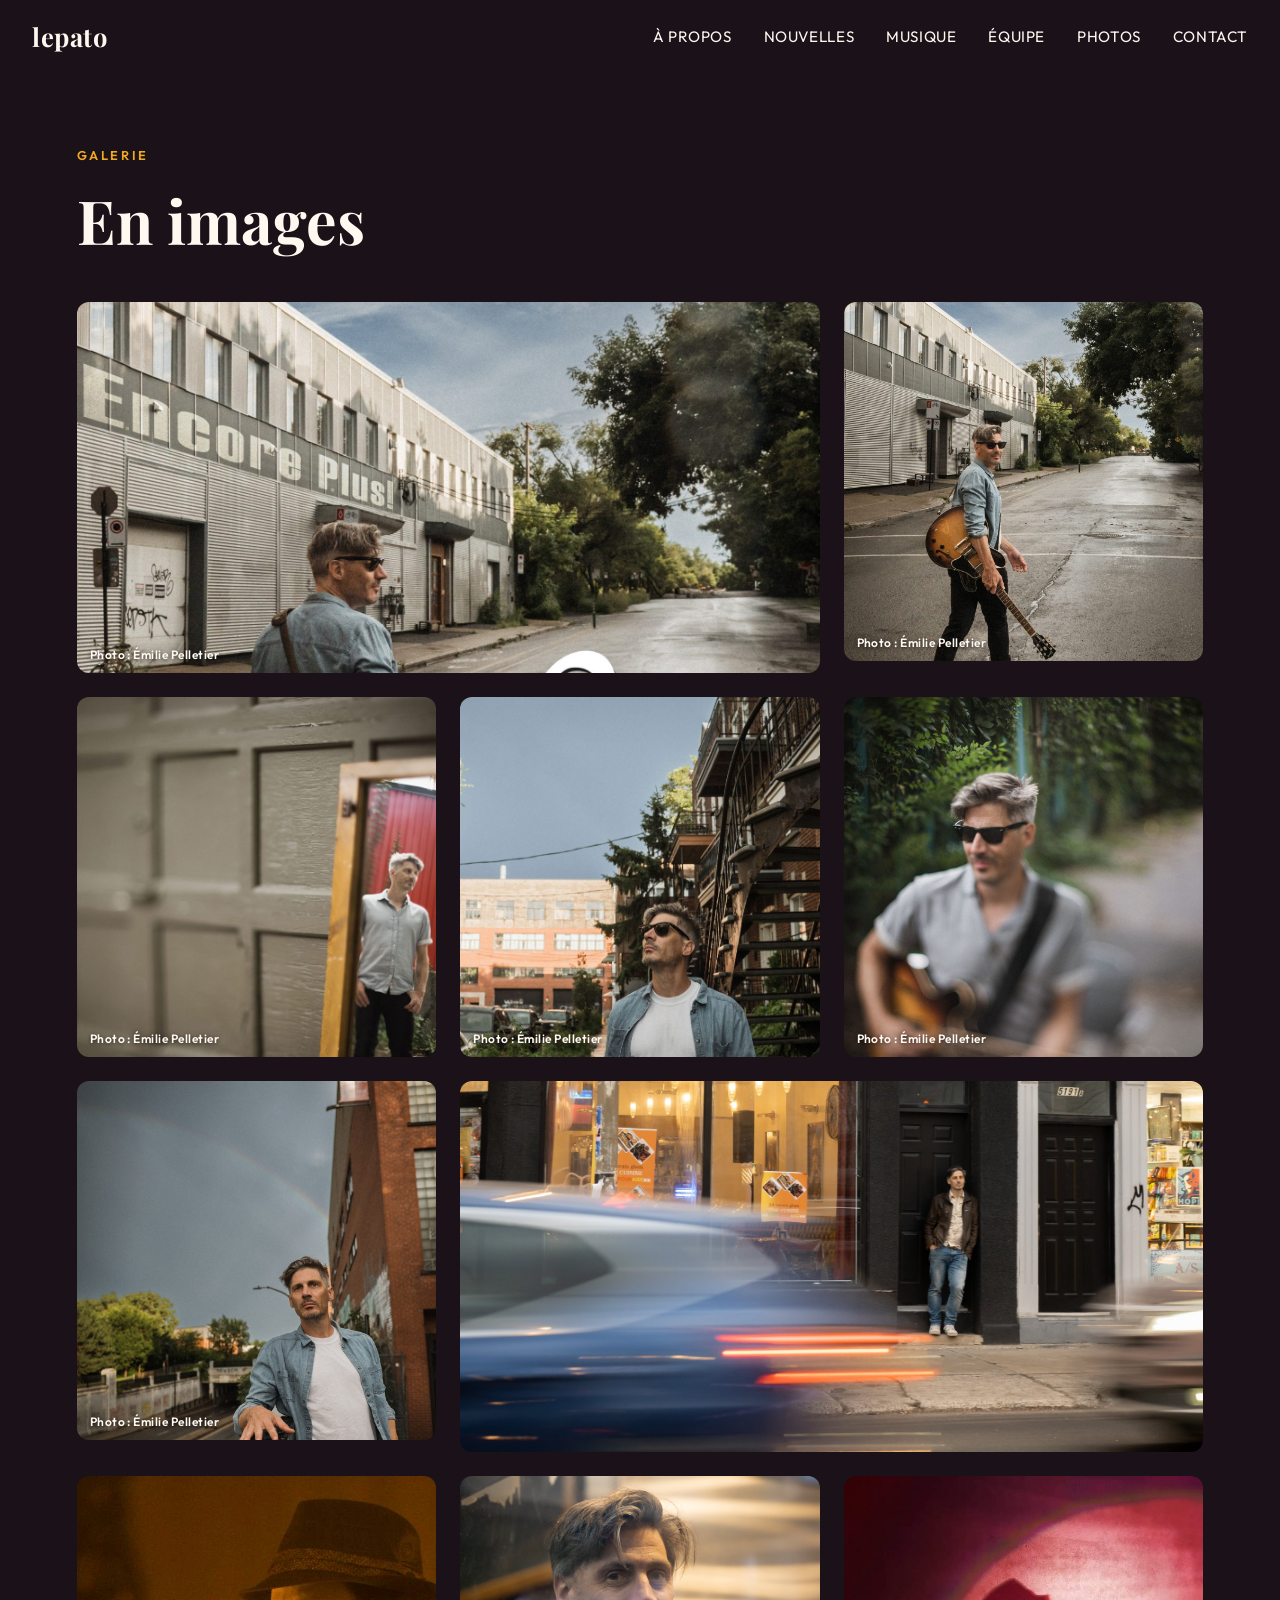
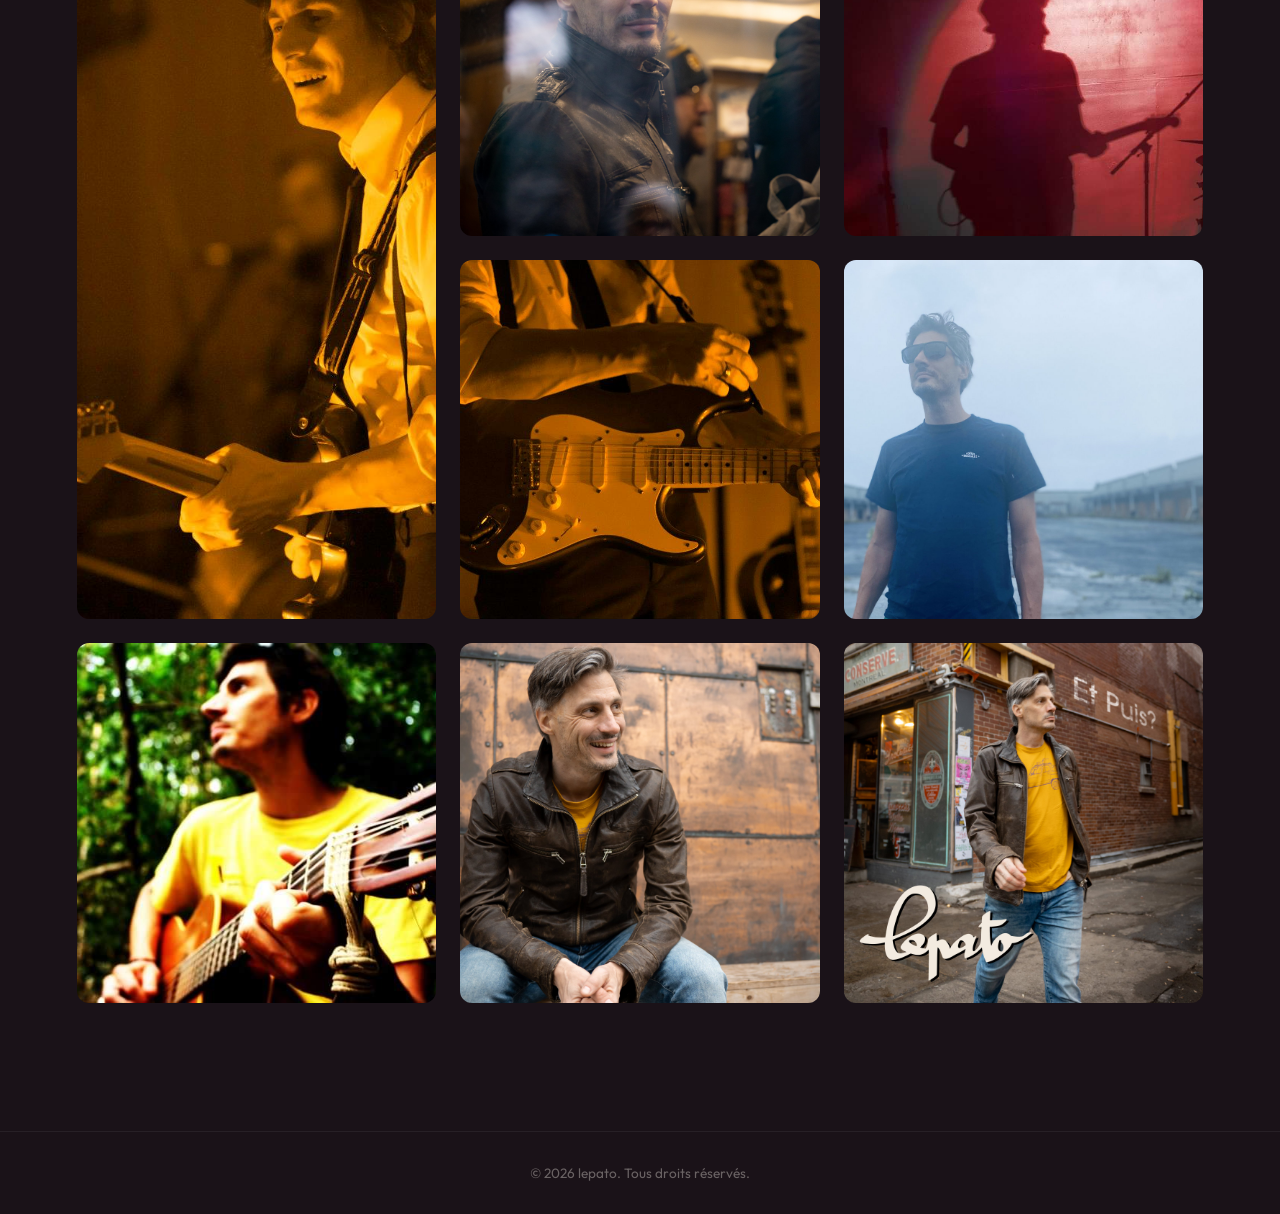
==== galerie.html @ 263ca4b6 "Équipe, affiche du lancement, Bandsintown et page Galerie - Collaborateurs réactivés dans l'ordre de" ====
<!DOCTYPE html>
<html lang="fr">
<head>
    <meta charset="UTF-8">
    <meta name="viewport" content="width=device-width, initial-scale=1.0">
    <title>Galerie — lepato</title>
    <meta name="description" content="lepato - Auteur compositeur interprète. Pop-rock francophone avec groove, funk et textes engagés.">
    <link rel="preconnect" href="https://fonts.googleapis.com">
    <link rel="preconnect" href="https://fonts.gstatic.com" crossorigin>
    <link href="https://fonts.googleapis.com/css2?family=Outfit:wght@300;400;600;700;800&family=Playfair+Display:ital,wght@0,700;1,700&display=swap" rel="stylesheet">
    <link rel="stylesheet" href="style.css">
    <link rel="apple-touch-icon" sizes="180x180" href="/apple-touch-icon.png">
    <link rel="icon" type="image/png" sizes="32x32" href="/favicon-32x32.png">
    <link rel="icon" type="image/png" sizes="16x16" href="/favicon-16x16.png">
    <link rel="icon" type="image/x-icon" href="favicon.ico">
</head>
<body>
    <!-- NAV -->
    <nav id="nav">
        <a href="index.html" class="nav-logo">lepato</a>
        <ul class="nav-links" id="navLinks">
            <li><a href="index.html#about" onclick="closeNav()">À propos</a></li>
            <li><a href="index.html#nouvelles" onclick="closeNav()">Nouvelles</a></li>
            <li><a href="index.html#music" onclick="closeNav()">Musique</a></li>
            <li><a href="index.html#equipe" onclick="closeNav()">Équipe</a></li>
            <li><a href="galerie.html">Photos</a></li>
            <li><a href="index.html#connect" onclick="closeNav()">Contact</a></li>
        </ul>
        <button class="burger" id="burger" onclick="toggleNav()" aria-label="Menu">
            <span></span><span></span><span></span>
        </button>
    </nav>

    <!-- GALLERY -->
    <section class="gallery gallery-page" id="photos">
        <div class="reveal">
            <span class="section-label">Galerie</span>
            <h2 class="section-title">En images</h2>
        </div>
        <div class="gallery-grid">
            <div class="gallery-item wide reveal">
                <img src="images/ep-cover-shoot.jpg" alt="lepato, guitare à l'épaule, devant un bâtiment industriel" loading="lazy">
                <span class="gallery-credit">Photo : Émilie Pelletier</span>
            </div>
            <div class="gallery-item reveal">
                <img src="images/emilie-1.jpg" alt="lepato traverse la rue avec sa guitare" loading="lazy">
                <span class="gallery-credit">Photo : Émilie Pelletier</span>
            </div>
            <div class="gallery-item reveal">
                <img src="images/emilie-2.jpg" alt="lepato dans un cadre de porte" loading="lazy">
                <span class="gallery-credit">Photo : Émilie Pelletier</span>
            </div>
            <div class="gallery-item reveal">
                <img src="images/emilie-3.jpg" alt="lepato regarde vers le ciel dans une ruelle" loading="lazy">
                <span class="gallery-credit">Photo : Émilie Pelletier</span>
            </div>
            <div class="gallery-item reveal">
                <img src="images/emilie-4.jpg" alt="lepato à la guitare" loading="lazy">
                <span class="gallery-credit">Photo : Émilie Pelletier</span>
            </div>
            <div class="gallery-item reveal">
                <img src="images/emilie-5.jpg" alt="lepato appuyé à une rampe" loading="lazy">
                <span class="gallery-credit">Photo : Émilie Pelletier</span>
            </div>
            <div class="gallery-item wide reveal">
                <img src="images/banner.jpg" alt="lepato en ville">
            </div>
            <div class="gallery-item tall reveal">
                <img src="images/hat.jpg" alt="lepato en concert">
            </div>
            <div class="gallery-item reveal">
                <img src="images/photo2.jpg" alt="lepato portrait">
            </div>
            <div class="gallery-item reveal">
                <img src="images/shade.jpg" alt="lepato silhouette">
            </div>
            <div class="gallery-item reveal">
                <img src="images/hands.jpg" alt="lepato guitare">
            </div>
            <div class="gallery-item reveal">
                <img src="images/blue.jpg" alt="lepato portrait bleu">
            </div>
            <div class="gallery-item reveal">
                <img src="images/wood.jpg" alt="lepato acoustique">
            </div>
            <div class="gallery-item reveal">
                <img src="images/photo1.jpg" alt="lepato assis">
            </div>
            <div class="gallery-item reveal">
                <img src="images/pochette.jpg" alt="Et Puis? pochette">
            </div>
        </div>
    </section>

    <!-- FOOTER -->
    <footer>
        <p>&copy; 2026 lepato. Tous droits réservés.</p>
    </footer>

    <script>
        // Nav scroll effect
        const nav = document.getElementById('nav');
        window.addEventListener('scroll', () => {
            nav.classList.toggle('scrolled', window.scrollY > 60);
        });

        // Mobile nav
        function toggleNav() {
            document.getElementById('navLinks').classList.toggle('open');
        }
        function closeNav() {
            document.getElementById('navLinks').classList.remove('open');
        }

        // Scroll reveal
        const observer = new IntersectionObserver((entries) => {
            entries.forEach((entry, i) => {
                if (entry.isIntersecting) {
                    setTimeout(() => {
                        entry.target.classList.add('visible');
                    }, i * 120);
                    observer.unobserve(entry.target);
                }
            });
        }, { threshold: 0.15 });

        document.querySelectorAll('.reveal').forEach(el => observer.observe(el));
    </script>

</body>
</html>
---- style.css ----
:root {
    --sun: #F2A922;
    --coral: #E85D4A;
    --electric: #5B4CDB;
    --teal: #1DB9A0;
    --cream: #FFF8F0;
    --dark: #1A1218;
    --warm-gray: #3D3438;
}

* { margin: 0; padding: 0; box-sizing: border-box; }

html {
    scroll-behavior: smooth;
    overflow-x: hidden;
}

body {
    font-family: 'Outfit', sans-serif;
    background: var(--dark);
    color: var(--cream);
    overflow-x: hidden;
}

/* ===== NAV ===== */
nav {
    position: fixed;
    top: 0;
    width: 100%;
    z-index: 100;
    padding: 1.2rem 2rem;
    display: flex;
    justify-content: space-between;
    align-items: center;
    transition: background 0.4s, backdrop-filter 0.4s;
}

nav.scrolled {
    background: rgba(26, 18, 24, 0.85);
    backdrop-filter: blur(20px);
}

.nav-logo {
    font-family: 'Playfair Display', serif;
    font-size: 1.6rem;
    font-weight: 700;
    color: var(--cream);
    text-decoration: none;
    letter-spacing: 0.02em;
}

.nav-links {
    display: flex;
    gap: 2rem;
    list-style: none;
}

.nav-links a {
    color: var(--cream);
    text-decoration: none;
    font-weight: 400;
    font-size: 0.95rem;
    letter-spacing: 0.04em;
    text-transform: uppercase;
    position: relative;
    transition: color 0.3s;
}

.nav-links a::after {
    content: '';
    position: absolute;
    bottom: -4px;
    left: 0;
    width: 0;
    height: 2px;
    background: var(--sun);
    transition: width 0.3s;
}

.nav-links a:hover::after { width: 100%; }
.nav-links a:hover { color: var(--sun); }

/* ===== HERO ===== */
.hero {
    position: relative;
    width: 100%;
    height: 100vh;
    min-height: 600px;
    overflow: hidden;
    display: flex;
    align-items: flex-end;
}

.hero-img {
    position: absolute;
    inset: 0;
    width: 100%;
    height: 100%;
    object-fit: cover;
    object-position: center 30%;
    filter: brightness(0.6) contrast(1.1);
}

.hero-overlay {
    position: absolute;
    inset: 0;
    background: linear-gradient(
        to bottom,
        transparent 30%,
        rgba(26, 18, 24, 0.4) 60%,
        var(--dark) 100%
    );
}

.hero-color-accent {
    position: absolute;
    bottom: 0;
    left: 0;
    width: 100%;
    height: 40%;
    background: linear-gradient(
        135deg,
        rgba(242, 169, 34, 0.15) 0%,
        rgba(232, 93, 74, 0.1) 50%,
        transparent 100%
    );
    pointer-events: none;
}

.hero-content {
    position: relative;
    z-index: 2;
    padding: 0 6vw 8vh;
    max-width: 900px;
}

.hero-tag {
    display: inline-block;
    font-size: 0.85rem;
    letter-spacing: 0.15em;
    text-transform: uppercase;
    color: var(--sun);
    font-weight: 600;
    margin-bottom: 1rem;
    opacity: 0;
    animation: fadeUp 0.8s 0.3s forwards;
}

.hero-logo {
    display: block;
    width: clamp(280px, 45vw, 550px);
    height: auto;
    margin-bottom: 1.2rem;
    opacity: 0;
    animation: fadeUp 0.8s 0.5s forwards;
    filter: drop-shadow(0 4px 30px rgba(0, 0, 0, 0.4));
}

.hero-subtitle {
    font-size: 1.15rem;
    font-weight: 300;
    line-height: 1.6;
    max-width: 520px;
    opacity: 0.85;
    opacity: 0;
    animation: fadeUp 0.8s 0.7s forwards;
}

.hero-cta {
    margin-top: 2rem;
    display: flex;
    gap: 1rem;
    flex-wrap: wrap;
    opacity: 0;
    animation: fadeUp 0.8s 0.9s forwards;
}

.btn {
    display: inline-flex;
    align-items: center;
    gap: 0.5rem;
    padding: 0.85rem 2rem;
    border-radius: 50px;
    font-family: 'Outfit', sans-serif;
    font-size: 0.95rem;
    font-weight: 600;
    text-decoration: none;
    letter-spacing: 0.03em;
    transition: all 0.35s cubic-bezier(0.25, 0.46, 0.45, 0.94);
    cursor: pointer;
    border: none;
}

.btn-primary {
    background: var(--sun);
    color: var(--dark);
}

.btn-primary:hover {
    background: var(--coral);
    color: var(--cream);
    transform: translateY(-2px);
    box-shadow: 0 8px 30px rgba(232, 93, 74, 0.4);
}

.btn-outline {
    background: transparent;
    color: var(--cream);
    border: 1.5px solid rgba(255, 248, 240, 0.4);
}

.btn-outline:hover {
    border-color: var(--sun);
    color: var(--sun);
    transform: translateY(-2px);
}

/* ===== SECTION HELPERS ===== */
section {
    padding: 8rem 6vw;
    position: relative;
}

.section-label {
    display: inline-block;
    font-size: 0.8rem;
    letter-spacing: 0.2em;
    text-transform: uppercase;
    color: var(--sun);
    font-weight: 600;
    margin-bottom: 1.5rem;
}

.section-title {
    font-family: 'Playfair Display', serif;
    font-size: clamp(2.4rem, 5vw, 3.8rem);
    font-weight: 700;
    line-height: 1.1;
    margin-bottom: 2rem;
}

/* ===== ABOUT ===== */
.about {
    background: var(--dark);
    display: grid;
    grid-template-columns: 1fr 1fr;
    gap: 6rem;
    align-items: center;
}

.about-text p {
    font-size: 1.1rem;
    line-height: 1.8;
    font-weight: 300;
    color: rgba(255, 248, 240, 0.8);
    margin-bottom: 1.5rem;
}

.about-image-wrap {
    position: relative;
}

.about-image-wrap img {
    width: 100%;
    border-radius: 16px;
    box-shadow: 0 30px 60px rgba(0, 0, 0, 0.4);
    display: block;
}

.about-image-wrap::before {
    content: '';
    position: absolute;
    top: 20px;
    right: -20px;
    width: 100%;
    height: 100%;
    border: 2px solid var(--sun);
    border-radius: 16px;
    z-index: -1;
    opacity: 0.4;
}

.about-decor {
    position: absolute;
    width: 300px;
    height: 300px;
    border-radius: 50%;
    background: radial-gradient(circle, rgba(91, 76, 219, 0.12) 0%, transparent 70%);
    top: 10%;
    right: -150px;
    pointer-events: none;
}

/* ===== MUSIC / EP ===== */
.music {
    background: linear-gradient(
        180deg,
        var(--dark) 0%,
        #1E1520 50%,
        var(--dark) 100%
    );
    text-align: center;
}

.ep-card {
    display: grid;
    grid-template-columns: auto 1fr;
    gap: 3rem;
    align-items: center;
    max-width: 800px;
    margin: 3rem auto 0;
    text-align: left;
    background: rgba(255, 248, 240, 0.04);
    border: 1px solid rgba(255, 248, 240, 0.08);
    border-radius: 20px;
    padding: 2rem;
    transition: border-color 0.3s;
}

.ep-card + .ep-card {
    margin-top: 2rem;
}

.ep-card:hover {
    border-color: rgba(242, 169, 34, 0.3);
}

.ep-cover {
    width: 220px;
    height: 220px;
    border-radius: 12px;
    object-fit: cover;
    box-shadow: 0 15px 40px rgba(0, 0, 0, 0.5);
}

.ep-info h3 {
    font-family: 'Playfair Display', serif;
    font-size: 1.8rem;
    margin-bottom: 0.5rem;
}

.ep-info .ep-year {
    color: var(--sun);
    font-weight: 600;
    font-size: 0.9rem;
    letter-spacing: 0.08em;
    margin-bottom: 1rem;
}

.ep-info p {
    color: rgba(255, 248, 240, 0.7);
    font-weight: 300;
    line-height: 1.6;
    margin-bottom: 1.5rem;
}

/* ===== STREAMING BUTTONS ===== */
.streaming-grid {
    display: flex;
    flex-wrap: wrap;
    gap: 0.7rem;
}

.stream-btn {
    display: inline-flex;
    align-items: center;
    gap: 0.5rem;
    padding: 0.6rem 1.2rem;
    border-radius: 50px;
    text-decoration: none;
    font-size: 0.85rem;
    font-weight: 600;
    transition: all 0.3s;
    border: 1.5px solid rgba(255, 248, 240, 0.15);
    color: var(--cream);
    background: rgba(255, 248, 240, 0.05);
}

.stream-btn:hover {
    transform: translateY(-2px);
    box-shadow: 0 6px 20px rgba(0, 0, 0, 0.3);
}

.stream-btn.spotify:hover { background: #1DB954; border-color: #1DB954; }
.stream-btn.apple:hover { background: #FC3C44; border-color: #FC3C44; }
.stream-btn.deezer:hover { background: #A238FF; border-color: #A238FF; }
.stream-btn.youtube:hover { background: #FF0000; border-color: #FF0000; }

.stream-btn svg {
    width: 18px;
    height: 18px;
    fill: currentColor;
}

/* ===== NEWS ===== */
.news {
    background: linear-gradient(
        180deg,
        var(--dark) 0%,
        #1A1822 50%,
        var(--dark) 100%
    );
    text-align: center;
}

.news-grid {
    display: grid;
    grid-template-columns: 1fr;
    gap: 2rem;
    margin-top: 3rem;
    max-width: 700px;
    margin-left: auto;
    margin-right: auto;
}

.news-card {
    background: rgba(255, 248, 240, 0.04);
    border: 1px solid rgba(255, 248, 240, 0.08);
    border-radius: 16px;
    overflow: hidden;
    transition: border-color 0.3s, transform 0.3s;
}

.news-card:hover {
    border-color: rgba(242, 169, 34, 0.3);
    transform: translateY(-4px);
}

.news-card-img {
    width: 100%;
    height: 200px;
    object-fit: cover;
}

.news-card-poster {
    display: block;
    width: 100%;
    height: auto;
}

.news-card-img-placeholder {
    width: 100%;
    height: 200px;
    display: flex;
    align-items: center;
    justify-content: center;
    font-size: 3rem;
    background: linear-gradient(135deg, rgba(242, 169, 34, 0.1) 0%, rgba(91, 76, 219, 0.1) 100%);
}

.news-card-body {
    padding: 1.8rem;
    text-align: left;
}

.news-date {
    color: var(--sun);
    font-size: 0.8rem;
    font-weight: 600;
    letter-spacing: 0.08em;
    text-transform: uppercase;
    margin-bottom: 0.6rem;
}

.news-card-title {
    font-family: 'Playfair Display', serif;
    font-size: 1.3rem;
    font-weight: 700;
    margin-bottom: 0.8rem;
    line-height: 1.3;
}

.news-card-text {
    font-size: 0.95rem;
    color: rgba(255, 248, 240, 0.6);
    font-weight: 300;
    line-height: 1.6;
}

/* ===== COLLABORATORS ===== */
.collaborators {
    background: linear-gradient(
        180deg,
        var(--dark) 0%,
        #1C1520 50%,
        var(--dark) 100%
    );
}

.collab-grid {
    display: grid;
    grid-template-columns: repeat(auto-fill, minmax(260px, 1fr));
    gap: 2rem;
    margin-top: 3rem;
}

.collab-card {
    background: rgba(255, 248, 240, 0.04);
    border: 1px solid rgba(255, 248, 240, 0.08);
    border-radius: 16px;
    padding: 2rem;
    text-align: center;
    transition: border-color 0.3s, transform 0.3s;
}

.collab-card:hover {
    border-color: rgba(242, 169, 34, 0.3);
    transform: translateY(-4px);
}

.collab-avatar {
    width: 100px;
    height: 100px;
    border-radius: 50%;
    object-fit: cover;
    margin: 0 auto 1.2rem;
    display: block;
    border: 3px solid rgba(242, 169, 34, 0.3);
    box-shadow: 0 8px 24px rgba(0, 0, 0, 0.3);
}

.collab-avatar-placeholder {
    width: 100px;
    height: 100px;
    border-radius: 50%;
    margin: 0 auto 1.2rem;
    display: flex;
    align-items: center;
    justify-content: center;
    border: 3px solid rgba(242, 169, 34, 0.3);
    background: rgba(242, 169, 34, 0.08);
    font-size: 2rem;
}

.collab-name {
    font-family: 'Playfair Display', serif;
    font-size: 1.25rem;
    font-weight: 700;
    margin-bottom: 0.3rem;
}

.collab-role {
    color: var(--sun);
    font-size: 0.8rem;
    font-weight: 600;
    letter-spacing: 0.1em;
    text-transform: uppercase;
    margin-bottom: 0.8rem;
}

.collab-desc {
    font-size: 0.9rem;
    color: rgba(255, 248, 240, 0.6);
    font-weight: 300;
    line-height: 1.5;
}

/* ===== GALLERY ===== */
.gallery {
    background: var(--dark);
}

.gallery-grid {
    display: grid;
    grid-template-columns: repeat(3, 1fr);
    grid-auto-flow: dense;
    gap: 1.5rem;
    margin-top: 3rem;
}

.gallery-item {
    position: relative;
    border-radius: 12px;
    overflow: hidden;
    aspect-ratio: 1;
    cursor: pointer;
}

.gallery-item.wide {
    grid-column: span 2;
    aspect-ratio: 2/1;
}

.gallery-item.tall {
    grid-row: span 2;
    aspect-ratio: auto;
}

.gallery-item img {
    width: 100%;
    height: 100%;
    object-fit: cover;
    transition: transform 0.6s cubic-bezier(0.25, 0.46, 0.45, 0.94), filter 0.6s;
}

.gallery-item::after {
    content: '';
    position: absolute;
    inset: 0;
    background: linear-gradient(to top, rgba(26, 18, 24, 0.5) 0%, transparent 50%);
    opacity: 0;
    transition: opacity 0.4s;
}

.gallery-item:hover img {
    transform: scale(1.06);
    filter: brightness(1.1) saturate(1.2);
}

.gallery-credit {
    position: absolute;
    left: 0.8rem;
    bottom: 0.7rem;
    z-index: 1;
    font-size: 0.75rem;
    font-weight: 600;
    letter-spacing: 0.04em;
    color: var(--cream);
    text-shadow: 0 1px 4px rgba(0, 0, 0, 0.7);
}

.gallery-page {
    padding-top: 9rem;
}

.gallery-item:hover::after {
    opacity: 1;
}

/* ===== CONNECT / SOCIALS ===== */
.connect {
    background: linear-gradient(
        135deg,
        #1E1520 0%,
        var(--dark) 50%,
        #1A1520 100%
    );
    text-align: center;
    padding-bottom: 4rem;
}

.social-grid {
    display: flex;
    justify-content: center;
    gap: 1.5rem;
    margin-top: 2.5rem;
    flex-wrap: wrap;
}

.social-link {
    display: flex;
    align-items: center;
    gap: 0.6rem;
    padding: 1rem 2rem;
    border-radius: 60px;
    text-decoration: none;
    font-weight: 600;
    font-size: 0.95rem;
    color: var(--cream);
    border: 1.5px solid rgba(255, 248, 240, 0.12);
    background: rgba(255, 248, 240, 0.04);
    transition: all 0.35s;
}

.social-link:hover {
    border-color: var(--sun);
    background: rgba(242, 169, 34, 0.1);
    transform: translateY(-3px);
    box-shadow: 0 10px 30px rgba(0, 0, 0, 0.3);
}

.social-link svg {
    width: 20px;
    height: 20px;
    fill: currentColor;
}

/* ===== FOOTER ===== */
footer {
    text-align: center;
    padding: 2rem;
    font-size: 0.85rem;
    color: rgba(255, 248, 240, 0.35);
    border-top: 1px solid rgba(255, 248, 240, 0.06);
}

/* ===== ANIMATIONS ===== */
@keyframes fadeUp {
    from { opacity: 0; transform: translateY(30px); }
    to { opacity: 1; transform: translateY(0); }
}

.reveal {
    opacity: 0;
    transform: translateY(40px);
    transition: opacity 0.8s cubic-bezier(0.25, 0.46, 0.45, 0.94),
                transform 0.8s cubic-bezier(0.25, 0.46, 0.45, 0.94);
}

.reveal.visible {
    opacity: 1;
    transform: translateY(0);
}

/* ===== MOBILE BURGER ===== */
.burger {
    display: none;
    flex-direction: column;
    gap: 5px;
    cursor: pointer;
    z-index: 200;
    background: none;
    border: none;
    padding: 0.5rem;
}

.burger span {
    width: 26px;
    height: 2px;
    background: var(--cream);
    transition: all 0.3s;
}

/* ===== RESPONSIVE ===== */
@media (max-width: 900px) {
    .about {
        grid-template-columns: 1fr;
        gap: 3rem;
    }

    .about-image-wrap { order: -1; }
    .about-image-wrap::before { display: none; }

    .ep-card {
        grid-template-columns: 1fr;
        text-align: center;
    }

    .ep-cover {
        width: 200px;
        height: 200px;
        margin: 0 auto;
    }

    .streaming-grid {
        justify-content: center;
    }

    .gallery-grid {
        grid-template-columns: 1fr 1fr;
    }

    .gallery-item.wide {
        grid-column: span 2;
    }

    .gallery-item.tall {
        grid-row: span 2;
    }
}

@media (max-width: 680px) {
    section { padding: 5rem 5vw; }

    .burger { display: flex; }

    .nav-links {
        position: fixed;
        top: 0;
        right: -100%;
        height: 100vh;
        width: 70vw;
        max-width: 300px;
        background: rgba(26, 18, 24, 0.97);
        backdrop-filter: blur(30px);
        flex-direction: column;
        padding: 6rem 2.5rem 2rem;
        gap: 2rem;
        transition: right 0.4s cubic-bezier(0.25, 0.46, 0.45, 0.94);
    }

    .nav-links.open { right: 0; }

    .nav-links a {
        font-size: 1.2rem;
    }

    .hero-content {
        padding: 0 5vw 6vh;
    }

    .gallery-grid {
        grid-template-columns: 1fr;
    }

    .gallery-item.wide {
        grid-column: span 1;
        aspect-ratio: 16/9;
    }

    .gallery-item.tall {
        grid-row: span 1;
    }

    .social-grid {
        flex-direction: column;
        align-items: center;
    }
}
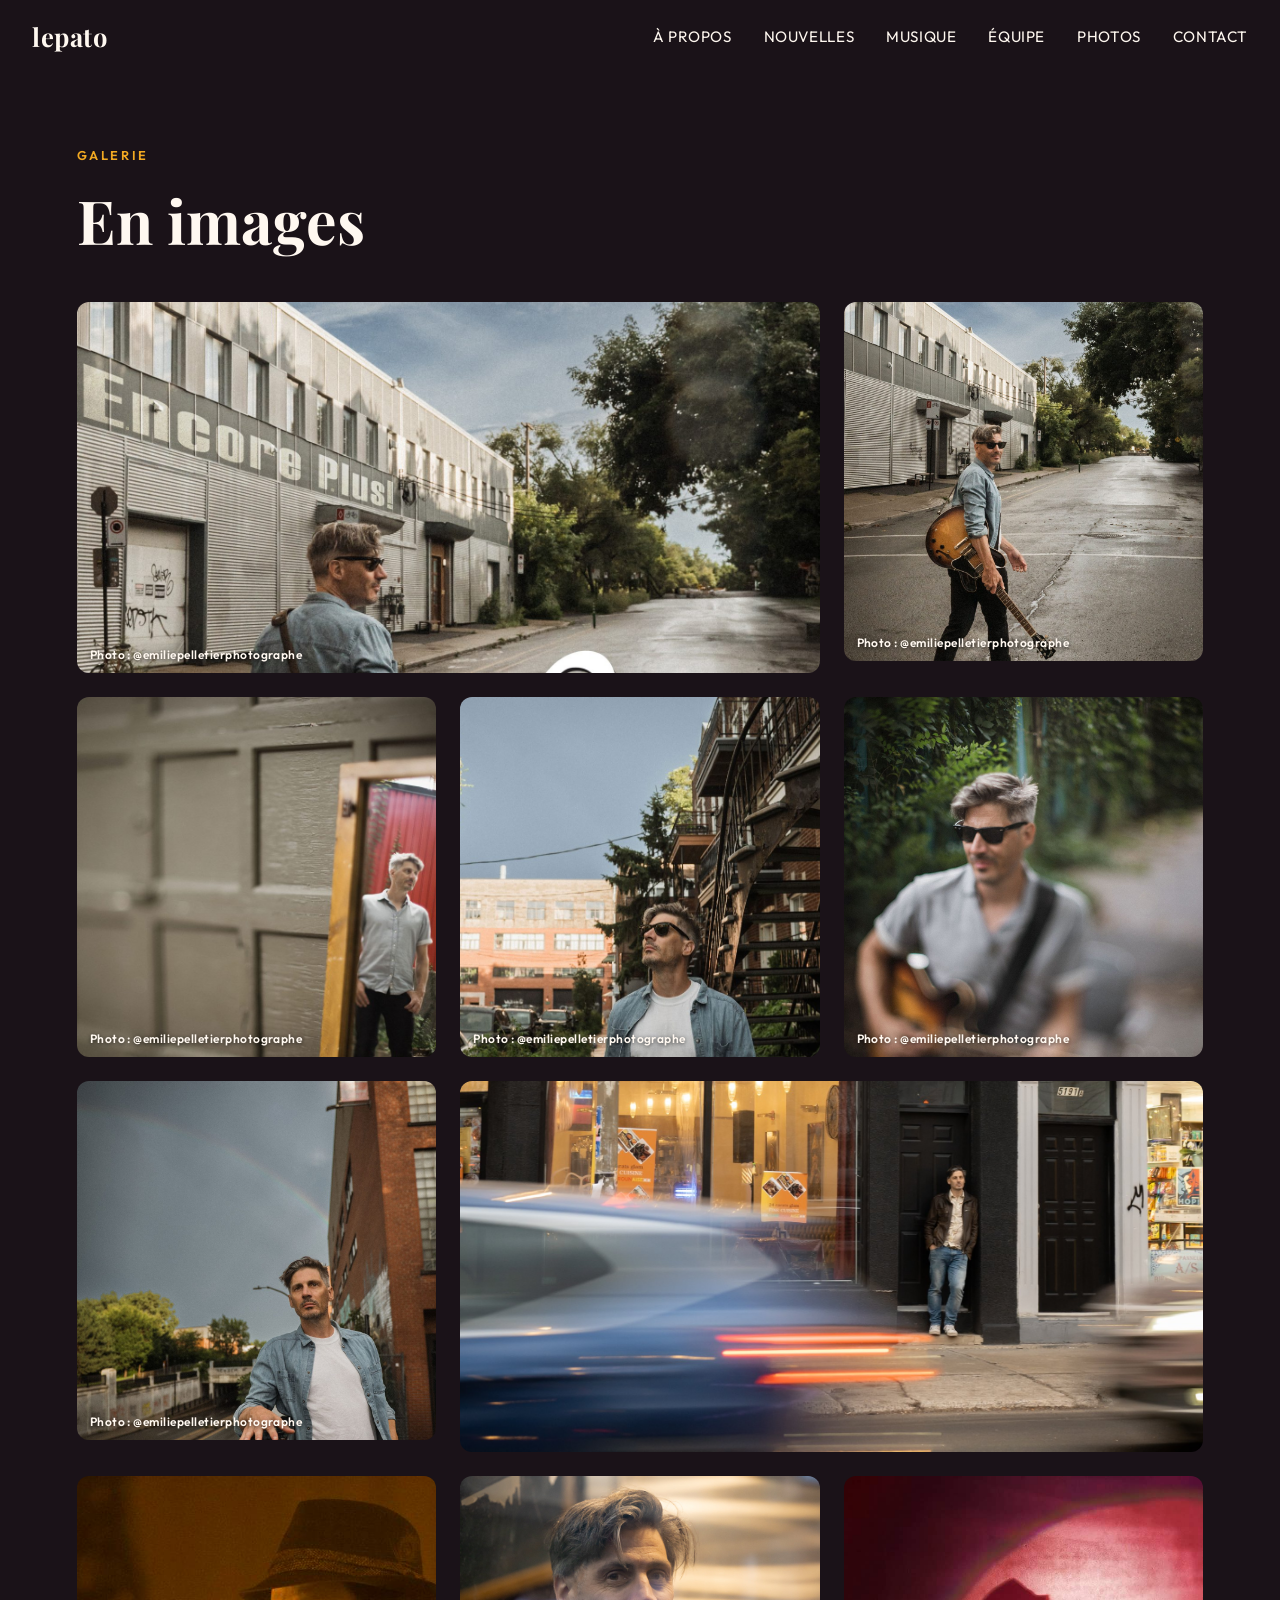
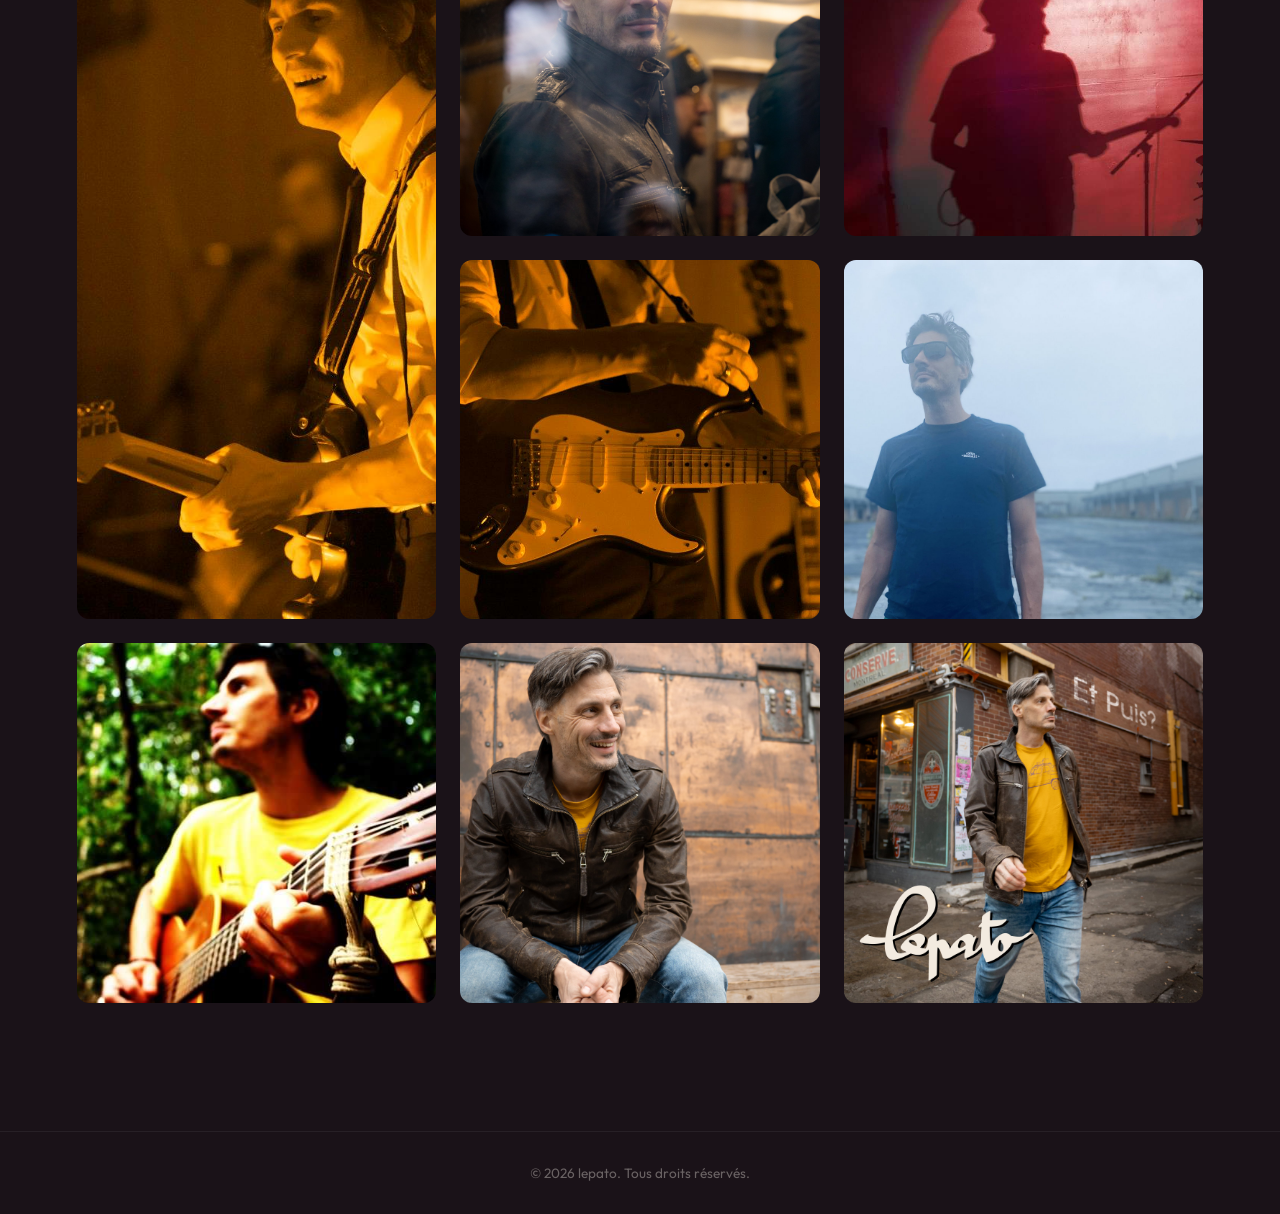
==== commit b407dfbe: "Équipe complète et lien Instagram d'Émilie Pelletier - Valentin Huchon (Fonkyson) au mixage, Reuben " ====
--- a/galerie.html
+++ b/galerie.html
@@ -40,27 +40,27 @@
         <div class="gallery-grid">
             <div class="gallery-item wide reveal">
                 <img src="images/ep-cover-shoot.jpg" alt="lepato, guitare à l'épaule, devant un bâtiment industriel" loading="lazy">
-                <span class="gallery-credit">Photo : Émilie Pelletier</span>
+                <a href="https://www.instagram.com/emiliepelletierphotographe/" class="gallery-credit" target="_blank" rel="noopener">Photo : @emiliepelletierphotographe</a>
             </div>
             <div class="gallery-item reveal">
                 <img src="images/emilie-1.jpg" alt="lepato traverse la rue avec sa guitare" loading="lazy">
-                <span class="gallery-credit">Photo : Émilie Pelletier</span>
+                <a href="https://www.instagram.com/emiliepelletierphotographe/" class="gallery-credit" target="_blank" rel="noopener">Photo : @emiliepelletierphotographe</a>
             </div>
             <div class="gallery-item reveal">
                 <img src="images/emilie-2.jpg" alt="lepato dans un cadre de porte" loading="lazy">
-                <span class="gallery-credit">Photo : Émilie Pelletier</span>
+                <a href="https://www.instagram.com/emiliepelletierphotographe/" class="gallery-credit" target="_blank" rel="noopener">Photo : @emiliepelletierphotographe</a>
             </div>
             <div class="gallery-item reveal">
                 <img src="images/emilie-3.jpg" alt="lepato regarde vers le ciel dans une ruelle" loading="lazy">
-                <span class="gallery-credit">Photo : Émilie Pelletier</span>
+                <a href="https://www.instagram.com/emiliepelletierphotographe/" class="gallery-credit" target="_blank" rel="noopener">Photo : @emiliepelletierphotographe</a>
             </div>
             <div class="gallery-item reveal">
                 <img src="images/emilie-4.jpg" alt="lepato à la guitare" loading="lazy">
-                <span class="gallery-credit">Photo : Émilie Pelletier</span>
+                <a href="https://www.instagram.com/emiliepelletierphotographe/" class="gallery-credit" target="_blank" rel="noopener">Photo : @emiliepelletierphotographe</a>
             </div>
             <div class="gallery-item reveal">
                 <img src="images/emilie-5.jpg" alt="lepato appuyé à une rampe" loading="lazy">
-                <span class="gallery-credit">Photo : Émilie Pelletier</span>
+                <a href="https://www.instagram.com/emiliepelletierphotographe/" class="gallery-credit" target="_blank" rel="noopener">Photo : @emiliepelletierphotographe</a>
             </div>
             <div class="gallery-item wide reveal">
                 <img src="images/banner.jpg" alt="lepato en ville">
--- a/style.css
+++ b/style.css
@@ -555,6 +555,21 @@
     line-height: 1.5;
 }
 
+.collab-link {
+    display: inline-block;
+    margin-top: 0.8rem;
+    color: var(--cream);
+    text-decoration: none;
+    font-size: 0.85rem;
+    opacity: 0.7;
+    transition: opacity 0.3s, color 0.3s;
+}
+
+.collab-link:hover {
+    opacity: 1;
+    color: var(--sun);
+}
+
 /* ===== GALLERY ===== */
 .gallery {
     background: var(--dark);
@@ -617,6 +632,11 @@
     letter-spacing: 0.04em;
     color: var(--cream);
     text-shadow: 0 1px 4px rgba(0, 0, 0, 0.7);
+    text-decoration: none;
+}
+
+.gallery-credit:hover {
+    color: var(--sun);
 }
 
 .gallery-page {
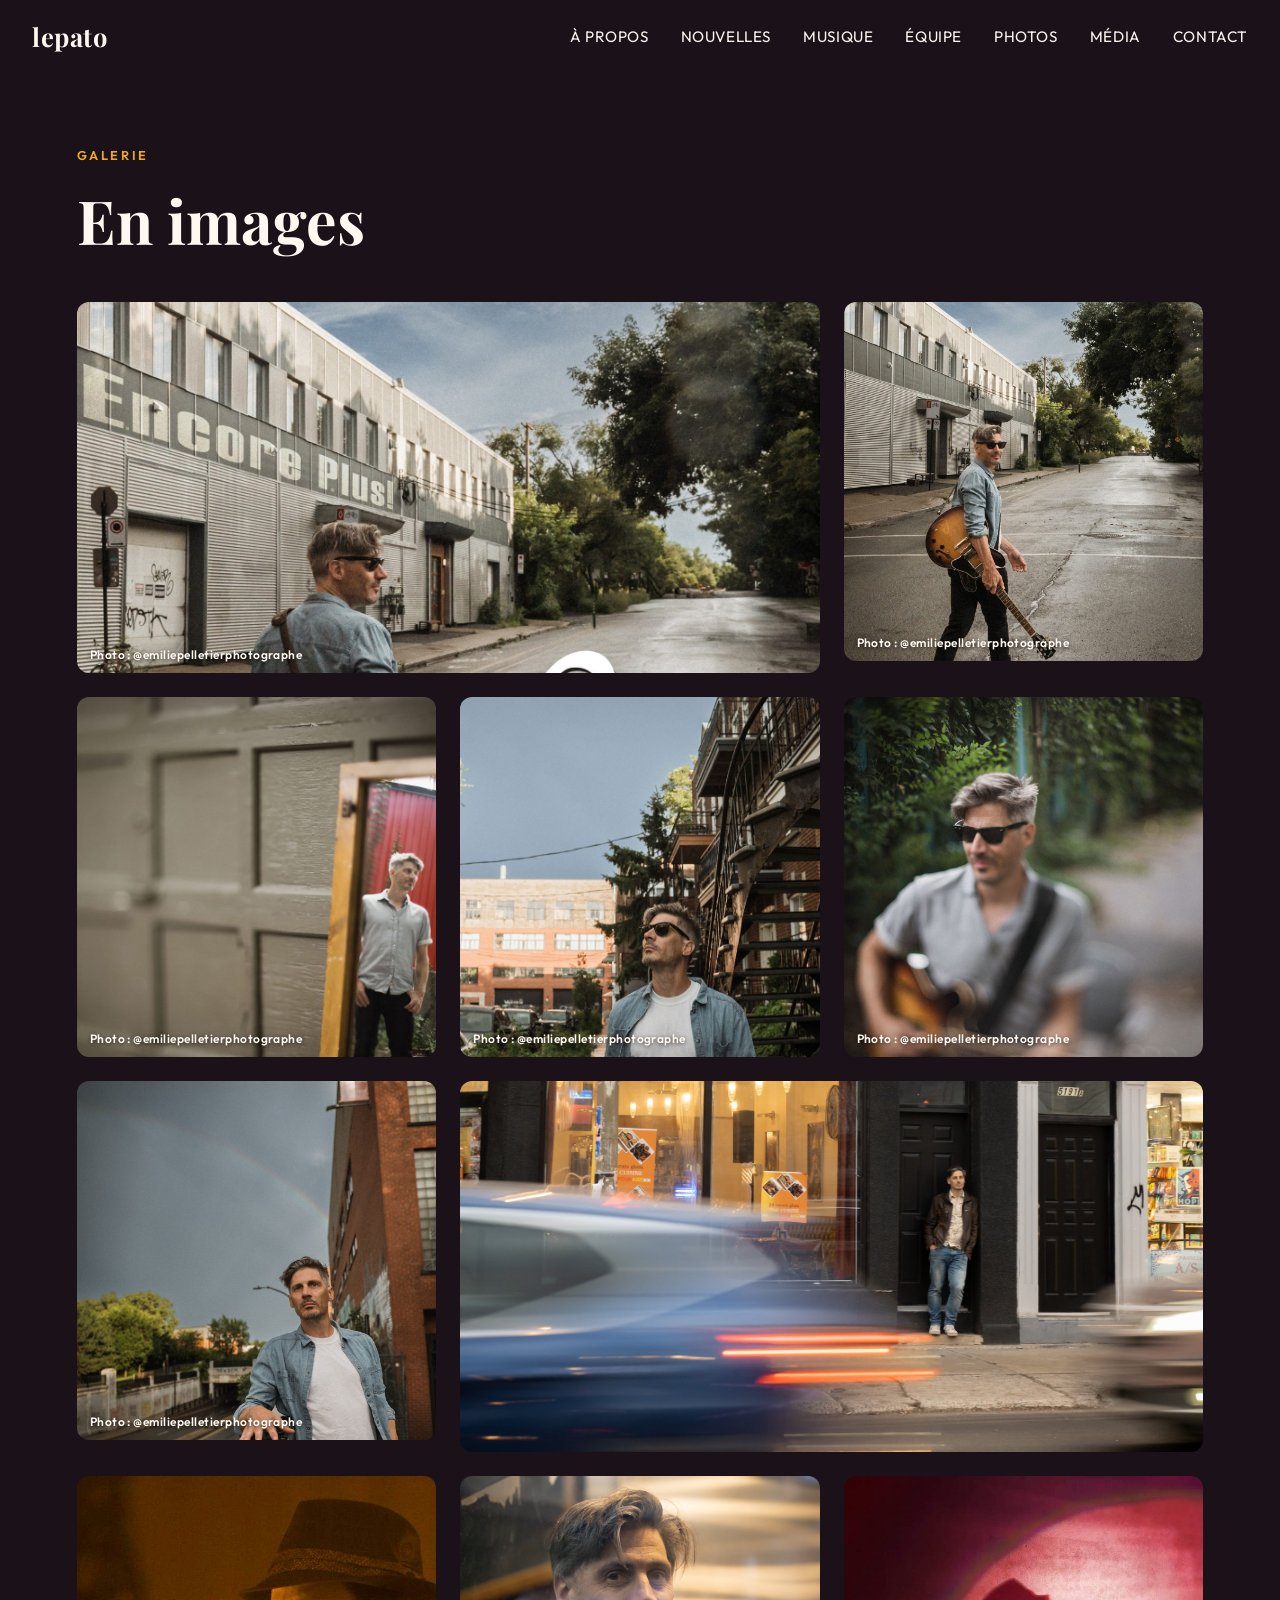
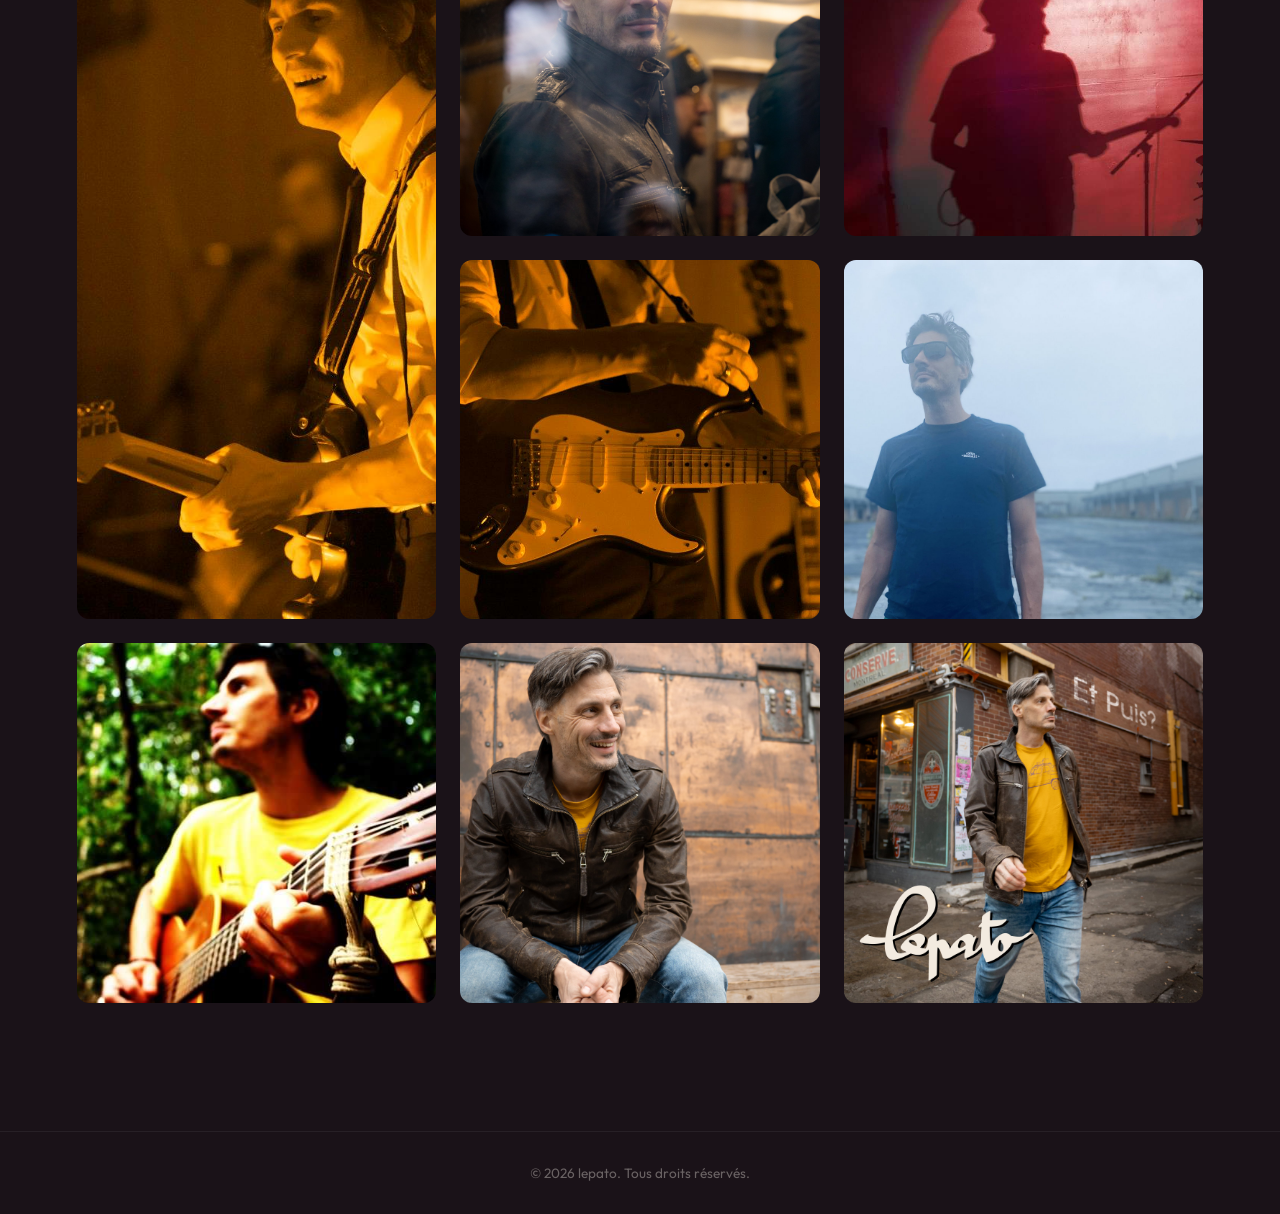
==== commit aa304a6e: "Page Média séparée, avec miniatures - La section Média devient media.html (lien « Média » du menu, a" ====
--- a/galerie.html
+++ b/galerie.html
@@ -24,6 +24,7 @@
             <li><a href="index.html#music" onclick="closeNav()">Musique</a></li>
             <li><a href="index.html#equipe" onclick="closeNav()">Équipe</a></li>
             <li><a href="galerie.html">Photos</a></li>
+            <li><a href="media.html">Média</a></li>
             <li><a href="index.html#connect" onclick="closeNav()">Contact</a></li>
         </ul>
         <button class="burger" id="burger" onclick="toggleNav()" aria-label="Menu">
--- a/style.css
+++ b/style.css
@@ -647,6 +647,79 @@
     opacity: 1;
 }
 
+/* ===== MEDIA ===== */
+.media {
+    background: var(--dark);
+}
+
+.media-grid {
+    display: grid;
+    grid-template-columns: repeat(auto-fill, minmax(220px, 1fr));
+    gap: 1rem;
+    margin-top: 2.5rem;
+}
+
+.media-item {
+    display: flex;
+    flex-direction: column;
+    gap: 0.3rem;
+    padding: 1.2rem 1.4rem;
+    border-radius: 12px;
+    border: 1px solid rgba(255, 248, 240, 0.08);
+    background: rgba(255, 248, 240, 0.04);
+    color: var(--cream);
+    text-decoration: none;
+    transition: border-color 0.3s, transform 0.3s;
+}
+
+.media-item:hover {
+    border-color: rgba(242, 169, 34, 0.3);
+    transform: translateY(-3px);
+}
+
+.media-thumb {
+    width: 100%;
+    aspect-ratio: 1;
+    object-fit: cover;
+    border-radius: 8px;
+    margin-bottom: 0.6rem;
+}
+
+.media-thumb[src$=".png"] {
+    object-fit: contain;
+    padding: 1rem;
+    background: rgba(255, 248, 240, 0.04);
+}
+
+.media-thumb.media-thumb-light {
+    background: var(--cream);
+}
+
+.media-title {
+    font-weight: 600;
+}
+
+.media-title::after {
+    content: ' ↓';
+    color: var(--sun);
+}
+
+.media-meta {
+    font-size: 0.8rem;
+    color: rgba(255, 248, 240, 0.5);
+}
+
+.media-contact {
+    margin-top: 2rem;
+    font-size: 0.9rem;
+    color: rgba(255, 248, 240, 0.6);
+}
+
+.media-contact a {
+    color: var(--sun);
+    text-decoration: none;
+}
+
 /* ===== CONNECT / SOCIALS ===== */
 .connect {
     background: linear-gradient(
